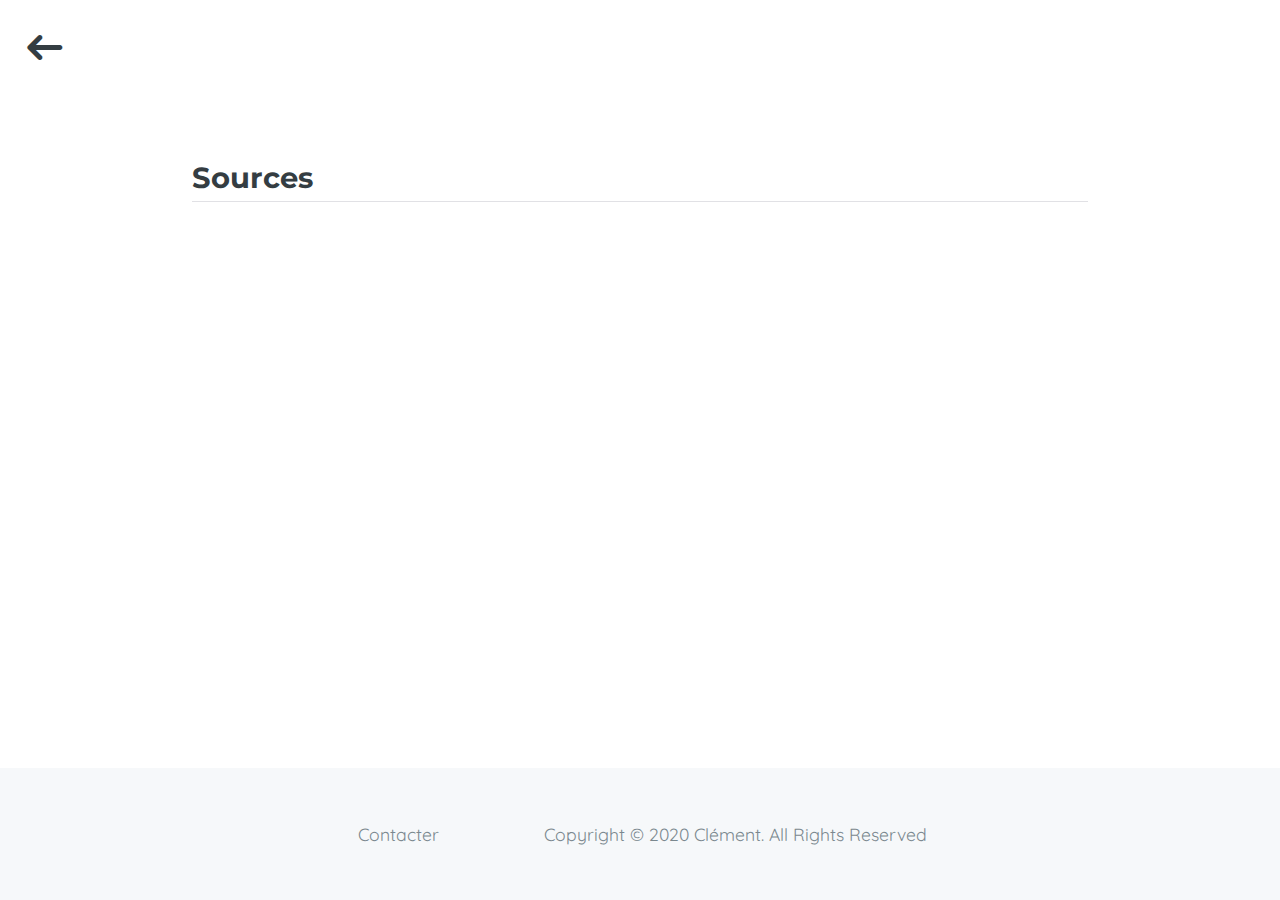
==== articles/index.html @ bcbda098 "v1" ====
<!DOCTYPE html>
<html lang="fr">
<head>
    <meta charset="UTF-8">
    <meta name="viewport" content="width=device-width, initial-scale=1.0">
    <link href="https://fonts.googleapis.com/css?family=Montserrat:500,600|Quicksand:400,500,700&display=swap" rel="stylesheet">
    <link rel="stylesheet" href="../assets/css/fonts.css">
    <link rel="stylesheet" href="../assets/css/icons.css">
    <link rel="stylesheet" href="../assets/css/styles.css">
    <link rel="stylesheet" href="../assets/css/theme-and-article.css">
    <title>Article</title>
</head>
<body>
    <a href="../#blog" class="return">
        <i class="icon-left-arrow"></i>
    </a>

    <header id="article" class="card">
        <div id="article-image" class="card-image"></div>
        <div class="card-content">
            <h1><span id="article-title" class="card-title"></span></h1>
            <h2 id="article-summary" class="card-description"></h2>
        </div>
    </header>

    <div id="article-content" class="primary-color"></div>

    <!-- <hr class="hr"> -->

    <section id="sources">
        <h2 class="title category-name">Sources</h2>
        <div class="hr"></div>
    </section>

    <footer>
        <div class="footer-container">
            <a href="mailto:clem.0076@gmail.com?subject=Doggie%20Learning%20-%20Suggestion" class="footer-elt">Contacter</a>
            <p class="footer-elt">Copyright © 2020 Clément. All Rights Reserved</p>
        </div>
    </footer>

    <script src="../assets/js/router.js" type="module"></script>
</body>
</html>
---- assets/css/fonts.css ----
@font-face {
    font-family: 'icomoon';
    src:  url('../fonts/icomoon.eot?rdix9o');
    src:  url('../fonts/icomoon.eot?rdix9o#iefix') format('embedded-opentype'),
      url('../fonts/icomoon.ttf?rdix9o') format('truetype'),
      url('../fonts/icomoon.woff?rdix9o') format('woff'),
      url('../fonts/icomoon.svg?rdix9o#icomoon') format('svg');
    font-weight: normal;
    font-style: normal;
    font-display: block;
}
---- assets/css/icons.css ----
[class^="icon-"], [class*=" icon-"] {
    /* use !important to prevent issues with browser extensions that change fonts */
    font-family: 'icomoon' !important;
    speak: none;
    font-style: normal;
    font-weight: normal;
    font-variant: normal;
    text-transform: none;
    line-height: 1;

    /* Better Font Rendering =========== */
    -webkit-font-smoothing: antialiased;
    -moz-osx-font-smoothing: grayscale;
}

.icon-left-arrow:before {
    content: "\e907";
}
---- assets/css/styles.css ----
html, body {
    height: 100%;
}

body {
    font-family: 'Quicksand', sans-serif;
    /* font-family: 'Nunito', sans-serif; */
    margin: 0;
}

h1, h2, h3, h4, h5, h6 {
    font-family: 'Montserrat', sans-serif;
}

.primary-color {
    color: #343D42;
}

.secondary-color {
    color: rgb(136, 152, 163);
}

.primary-font {
    font-family: 'Montserrat', sans-serif;
}

.secondary-font {
    font-family: 'Quicksand', sans-serif;
}

#home {
    display: flex;
    flex-direction: column;
    align-items: center;
    justify-content: center;
    text-align: center;
    height: 100%;
    padding: 0 30px;
    color: #eeeeee;
    background: linear-gradient(180deg, rgba(0,0,0,0.3) 0%, rgba(0,0,0,0.3) 100%) ,url('../img/puppy-golden-retriver-lg.jpg') center/cover no-repeat;
}

#home h1 {
    font-size: 5rem;
    margin: 0;
    line-height: 1.1;
}

#home h2 {
    font-size: 1.9rem;
    margin-top: 15px;
    font-family: 'Quicksand', sans-serif;
    /* font-family: 'Nunito', sans-serif; */
    font-weight: 400;
}

.main-titles {
    margin-bottom: 75px; /* 150px/2 -> see #blog margin-top */
}

#container {
    background-color: #fff;
    border-radius: 15px 15px 0 0;
    /* position: relative;
    top: -15px; */
    margin-top: -150px;
}

#home-page section:not(#home) {
    padding: 40px 30px 50px 30px;
    text-align: center;
    display: flex;
    flex-direction: column;
    align-items: center;
    /* color: #354045; */
}

section:not(#home) {
    color: #343D42;
}

.title {
    font-size: 2rem;
    margin-top: 0;
    margin-bottom: 15px;
    text-align: center;
}

.secondary-title {
    text-align: center;
    text-align: center;
    color: rgb(136, 152, 163);
    font-family: 'Quicksand', sans-serif;
    font-size: 1.2rem;
    font-weight: 400;
    margin: 0;
}

.hr {
    border: 0;
    margin: 0 auto;
    width: 80%;
    height: 1px;
    background: #e1e1e5;
    display: block;
}

button#contact {
    display: block;
    margin-left: auto;
    margin-right: auto;
}

footer {
    /* background-color: #262F34; */
    background-color: #f6f8fa;
    padding: 50px 30px;
    display: flex;
    justify-content: center;
}

.footer-container {
    display: flex;
    justify-content: space-between;
    align-items: center;
}

.footer-container .footer-elt {
    margin: 0 50px;
    /* color: #fff; */
    color: rgb(123, 136, 143);
    font-size: 1.1rem;
}

a.footer-elt {
    text-decoration: none;
    position: relative;
    transition-duration: 0.5s;
    padding: 5px;
}

a.footer-elt:after {
    content: '';
    border-bottom: 1px solid #343D42;
    position: absolute;
    bottom: 1px;
    transition-duration: 0.3s;
    transform: scaleX(0);
    left: 5px; /* padding size */
    width: calc(100% - (2 * 5px)); /* 2 * padding size */
}

a.footer-elt:hover:after {
    transform: scaleX(1);
}

.btn {
    display: block;
    background-color: transparent;
    border: 1px solid #343D42;
    padding: 12px 15px;
    color: #343D42;
    margin-top: 25px;
    font-family: 'Montserrat', sans-serif;
    font-size: 1rem;
    text-decoration: none;
    cursor: pointer;
    text-transform: uppercase;
    transition: 0.3s;
}

.btn:hover {
    background-color: #343D42;
    color: #fff;
}

/* themes */

#themes {
    margin: 50px auto 0;
    display: flex;
    justify-content: center;
    flex-wrap: wrap;
    max-width: 1200px;
}

.return {
    text-decoration: none;
    color: #343D42;
    font-size: 2.5rem;
    cursor: pointer;
    position: absolute;
    top: 15px;
    left: 15px;
    padding: 10px;
}

.theme {
    flex: 0 0 200px;
    max-width: 200px;
    padding: 25px 20px;
    background: center/cover no-repeat;
    border-radius: 8px;
    box-shadow: 0 25px 50px -12px rgba(0,0,0,.25);
    cursor: pointer;
    position: relative;
    top: 0;
    transition: top 0.3s;
    margin: 10px;
    text-decoration: none;
}

.theme:hover {
    top: -8px;
}

.theme-title {
    margin: 0 0 10px;
    font-size: 1.2rem;
    color: #fff;
}

.theme-summary {
    margin-bottom: 0;
    color: rgb(221, 221, 221);
    font-weight: 500;
}

/* articles */

#articles {
    display: flex;
    flex-direction: column;
    align-items: center;
    margin-top: 40px;
}

.article {
    display: flex;
    justify-content: space-between;
    text-decoration: none;
    color: #343D42;
    margin: 25px 0;
    width: 640px;
    position: relative;
    transition-duration: 0.3s;
    left: 0;
    /* padding: 20px;
    border-radius: 15px;
    box-shadow: 0 25px 50px -12px rgba(0,0,0,.25); */
}

.article:hover {
    left: 15px;
}

.article img {
    border-radius: 15px;
    height: 130px;
}

.article .content {
    text-align: left;
    margin-right: 20px;
    display: flex;
    flex-direction: column;
    justify-content: space-between;
}

.article-title {
    align-self: flex-start;
    font-size: 1.6rem;
    margin: 0;
    /* position: relative; */
}

.article-title span {
    border-bottom: 4px solid rgba(224, 61, 61, 0.5);
}

/* .article-title:after {
    content: '';
    position: absolute;
    right: 0;
    left: 0;
    bottom: 0px;
    height: 5px;
    background-color: rgba(224, 61, 61, 0.5);
} */

.article .summary,
.article .date  {
    font-family: 'Quicksand', sans-serif;
    font-size: 1.1rem;
    font-weight: 500;
}

.article .date {
    font-size: 1rem;
}
---- assets/css/theme-and-article.css ----
body {
    display: flex;
    flex-direction: column;
    height: 100%;
}

footer {
    margin-top: auto;
}

.hr {
    flex: 0 0 auto;
}

header {
    display: flex;
    justify-content: center;
    margin: 35px 0 45px;
}

h1 {
    margin: 0;
}

body:not(#home-page) section,
#article-content {
    padding: 40px 75px 50px 75px;
}

/* card */
.card {
    max-width: 70%;
    margin-left: auto;
    margin-right: auto;
}

.card-content {
    margin-left: 30px;
    display: flex;
    flex-direction: column;
    justify-content: space-between;
}

.card-image img {
    display: block;
    border-radius: 15px;
    height: 100px;
    width: 100px;
    object-fit: cover;
}

.card-title {
    display: inline;
    color: #343D42;
    font-size: 2.8rem;
    position: relative;
    /* border-bottom: 4px solid rgba(224, 61, 61, 0.5); */
}

.card-title:after {
    content: '';
    position: absolute;
    width: 70%;
    left: 0;
    bottom: 0px;
    height: 5px;
    background-color: rgba(224, 61, 61, 0.5);
}

.card-description {
    margin: 0;
    /* text-align: center; */
    color: rgb(136, 152, 163);
    font-family: 'Quicksand', sans-serif;
    font-size: 1.4rem;
    font-weight: 400;
}

/* card end */

.under-construction-info {
    font-size: 1.3rem;
}

.under-construction-info a {
    font-weight: bold;
    transition-duration: 0.3s;
}

.under-construction-info a:hover {
    color: rgb(240, 40, 40);
}

div.hr {
    width: 100%;
}

.category-name {
    text-align: left;
    font-size: 1.8rem;
    margin-bottom: 6px;
}

.category-name:first-child {
    margin-top: 30px;
}

.resource {
    text-decoration: none;
    position: relative;
    left: 0;
    transition-duration: 0.3s;
}

.resource:hover {
    left: 10px;
}

.resource-title {
    font-size: 1.3rem;
    text-align: left;
    margin-bottom: 0;
}

.resource-title span {
    border-bottom: 4px solid rgba(224, 61, 61, 0.5);
}

.resource-description {
    font-size: 1.15rem;
    text-align: left;
    margin-top: 15px;
}

/* article */

#article-content,
#sources {
    width: 70%;
    max-width: 1200px;
    margin: 0 auto;
}

#article-content {
    font-size: 1.3rem;
    font-weight: 500;
    padding-bottom: 0;
}

#article-content img {
    max-width: 100%;
    max-height: 650px;
}

#article-content hr {
    border: 0;
    margin: 0 auto;
    width: 100%;
    height: 1px;
    background: #e1e1e5;
    display: block;
}

#article-content h2,
#article-content h3,
#article-content h4,
#article-content h5 {
    margin-top: 30px;
    margin-bottom: 10px;
}

#sources .category-name {
    margin-top: 0;
}

#sources a {
    transition-duration: 0.3s;
}

#sources a:hover {
    color: rgb(255, 71, 71);
}
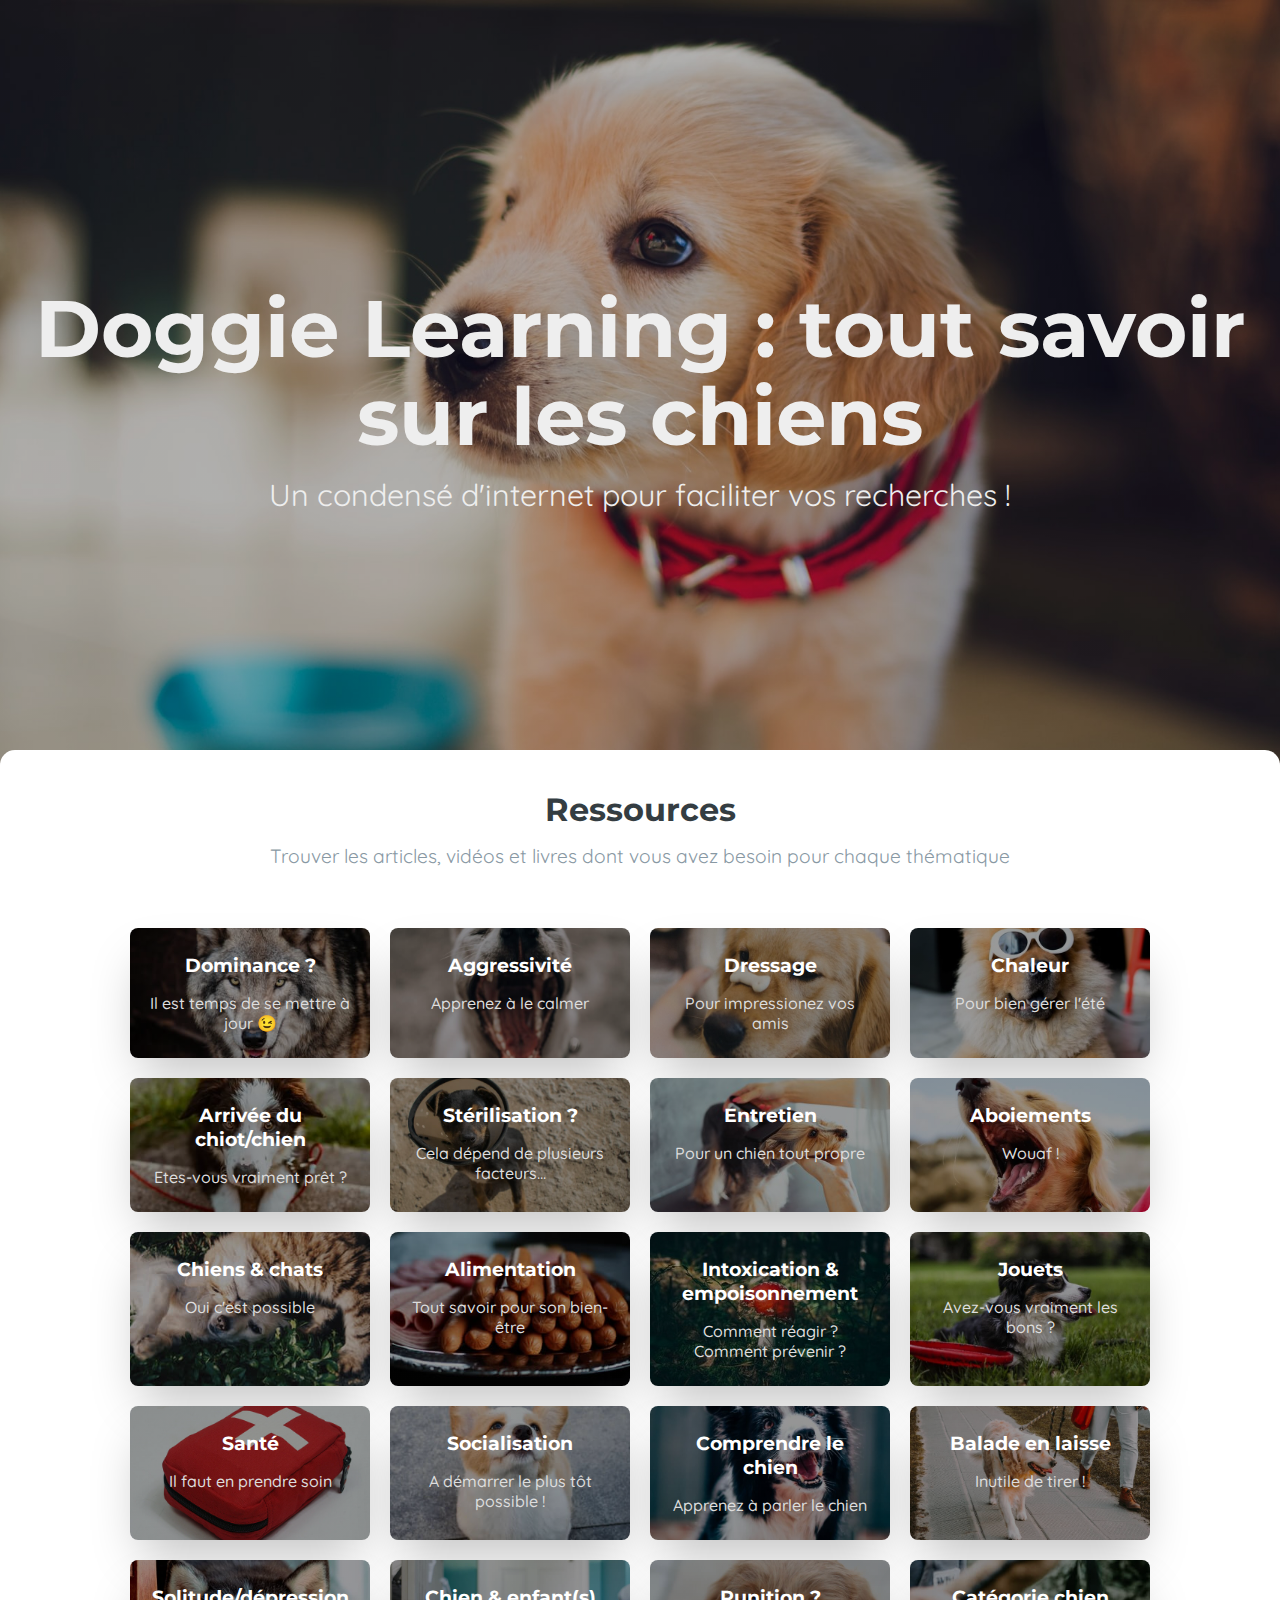
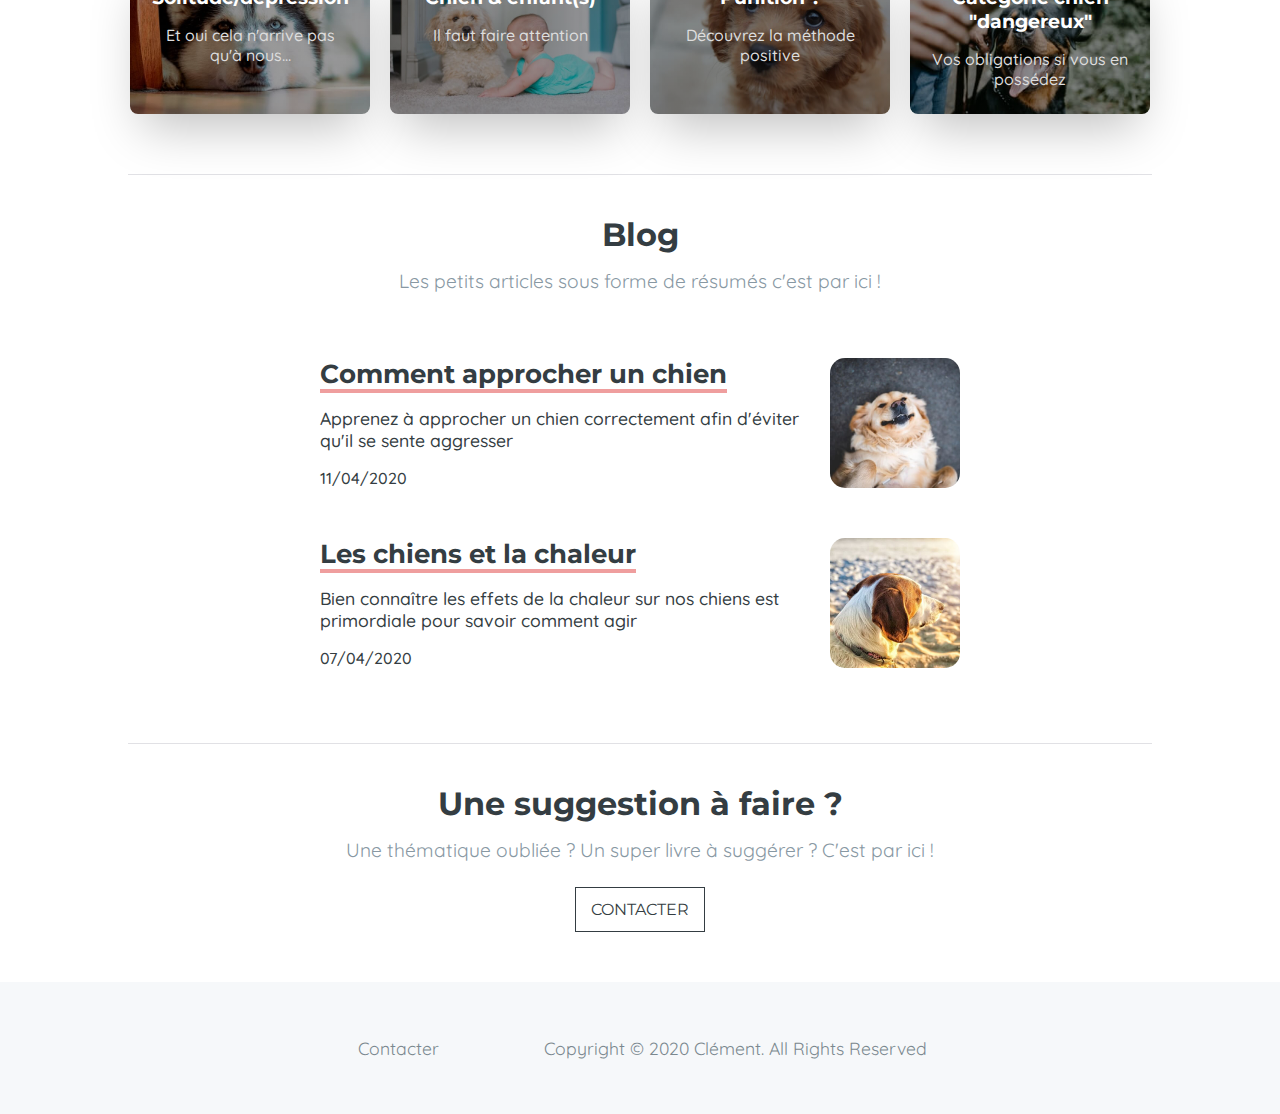
==== commit 9a6a52c3: "add favicon" ====
--- a/articles/index.html
+++ b/articles/index.html
@@ -8,6 +8,7 @@
     <link rel="stylesheet" href="../assets/css/icons.css">
     <link rel="stylesheet" href="../assets/css/styles.css">
     <link rel="stylesheet" href="../assets/css/theme-and-article.css">
+    <link rel="icon" type="image/png" sizes="32x32" href="assets/img/favicon-32x32.png">
     <title>Article</title>
 </head>
 <body>
--- a/assets/css/styles.css
+++ b/assets/css/styles.css
@@ -298,3 +298,105 @@
 .article .date {
     font-size: 1rem;
 }
+
+@media all and (max-width: 850px) {
+    #container {
+        margin-top: -100px;
+    }
+}
+
+@media all and (max-width: 755px) {
+    .footer-container .footer-elt {
+        margin: 0 15px;
+    }
+}
+
+@media all and (max-width: 700px) {
+    #home h1 {
+        font-size: 4rem;
+    }
+
+    .article {
+        width: auto;
+    }
+
+    .article .content {
+        margin-right: 0;
+    }
+
+    .article img {
+        display: none;
+    }
+}
+
+@media all and (max-width: 620px) {
+    footer {
+        padding: 25px 30px;
+    }
+
+    a.footer-elt:after {
+        display: none;
+    }
+
+    .footer-container {
+        display: block;
+    }
+
+    .footer-container .footer-elt {
+        margin: 0;
+    }
+
+    .footer-container .footer-elt:last-child {
+        margin-top: 10px;
+    }
+
+    .footer-container {
+        text-align: center;
+    }
+
+    a.footer-elt {
+        padding: 0;
+    }
+}
+
+@media all and (max-width: 580px) {
+    #home h1 {
+        font-size: 3.2rem;
+    }
+
+    #home h2 {
+        font-size: 1.8rem;
+    }
+
+    #home-page section:not(#home) {
+        padding: 25px 30px 25px 30px;
+    }
+
+    #articles {
+        margin-top: 18px;
+    }
+}
+
+@media all and (max-width: 500px) {
+    #home h1 {
+        font-size: 2.7rem;
+    }
+
+    #home h2 {
+        font-size: 1.5rem;
+    }
+}
+
+@media all and (max-width: 355px) {
+    #home {
+        padding: 0 20px;
+    }
+
+    #home h1 {
+        font-size: 2.5rem;
+    }
+
+    #home h2 {
+        font-size: 1.4rem;
+    }
+}
--- a/assets/css/theme-and-article.css
+++ b/assets/css/theme-and-article.css
@@ -137,7 +137,7 @@
 #article-content,
 #sources {
     width: 70%;
-    max-width: 1200px;
+    max-width: 700px;
     margin: 0 auto;
 }
 
@@ -145,6 +145,10 @@
     font-size: 1.3rem;
     font-weight: 500;
     padding-bottom: 0;
+}
+
+#article-content p {
+    line-height: 140%;
 }
 
 #article-content img {
@@ -180,3 +184,87 @@
 #sources a:hover {
     color: rgb(255, 71, 71);
 }
+
+@media all and (max-width: 900px) {
+    header {
+        display: block;
+        margin: 20px 0 45px;
+    }
+    
+    .card-content {
+        text-align: center;
+        margin-left: 0;
+        margin-top: 10px;
+    }
+    
+    .card-image img {
+        margin: 0 auto;
+    }
+    
+    .card-title {
+        line-height: 1;
+    }
+
+    .card-title:after {
+        display: none;
+    }
+
+    .card-description {
+        margin-top: 10px;
+    }
+}
+
+@media all and (max-width: 600px) {
+    .card {
+        max-width: 100%;
+        margin-left: 20px;
+        margin-right: 20px;
+    }
+
+    /* .card-title {
+        word-break: break-all;
+        white-space: normal;
+    } */
+
+    body:not(#home-page) section,
+    #article-content {
+        padding: 30px 40px 40px 40px;
+    }
+
+    .resource-title {
+        margin-top: 20px;
+    }
+
+    #article-content,
+    #sources {
+        width: 75%;
+    }
+}
+
+@media all and (max-width: 450px) {
+    .return {
+        top: 0;
+        left: 5px;
+    }
+
+    header {
+        margin: 20px 0 25px;
+    }
+
+    .card-title {
+        font-size: 2.4rem;
+    }
+
+    body:not(#home-page) section {
+        padding: 20px 30px;
+    }
+
+    #article-content {
+        padding: 15px;
+    }
+
+    #article-content,
+    #sources {
+        width: 80%;
+    }
+}
